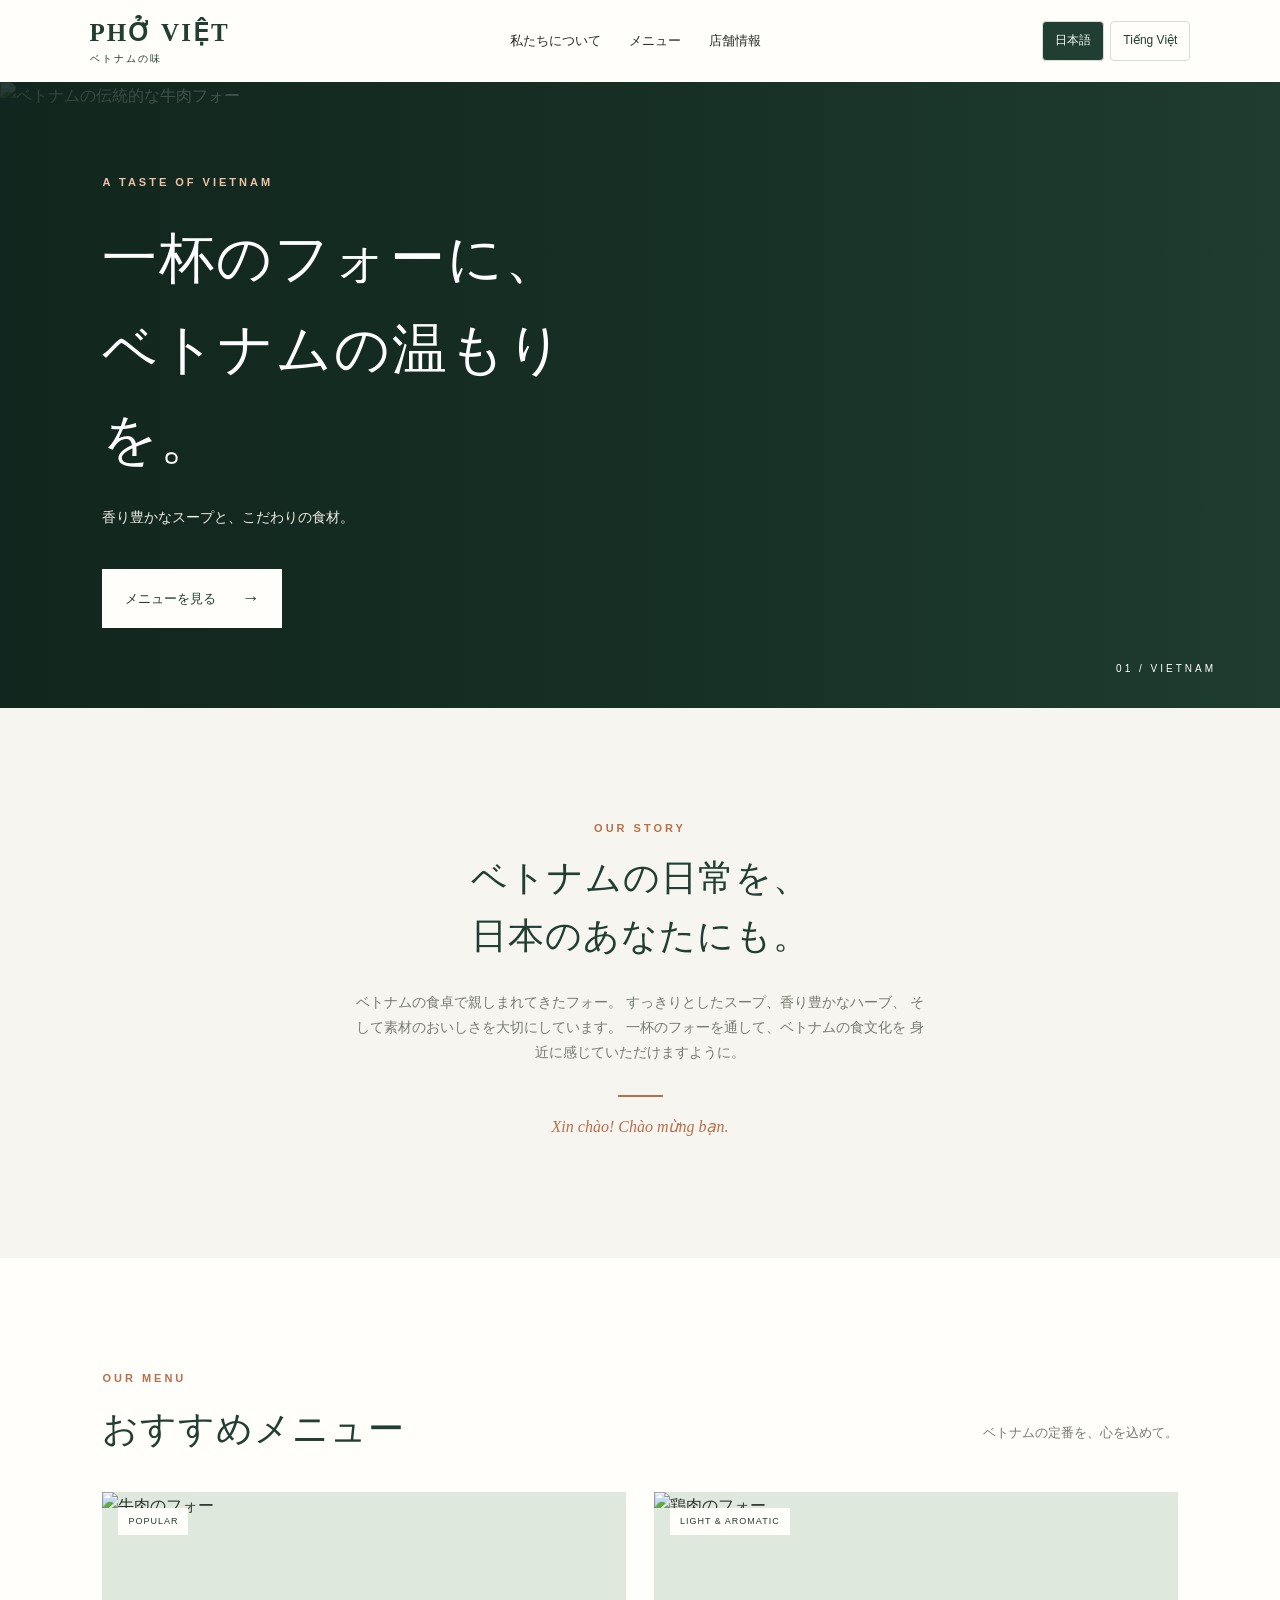
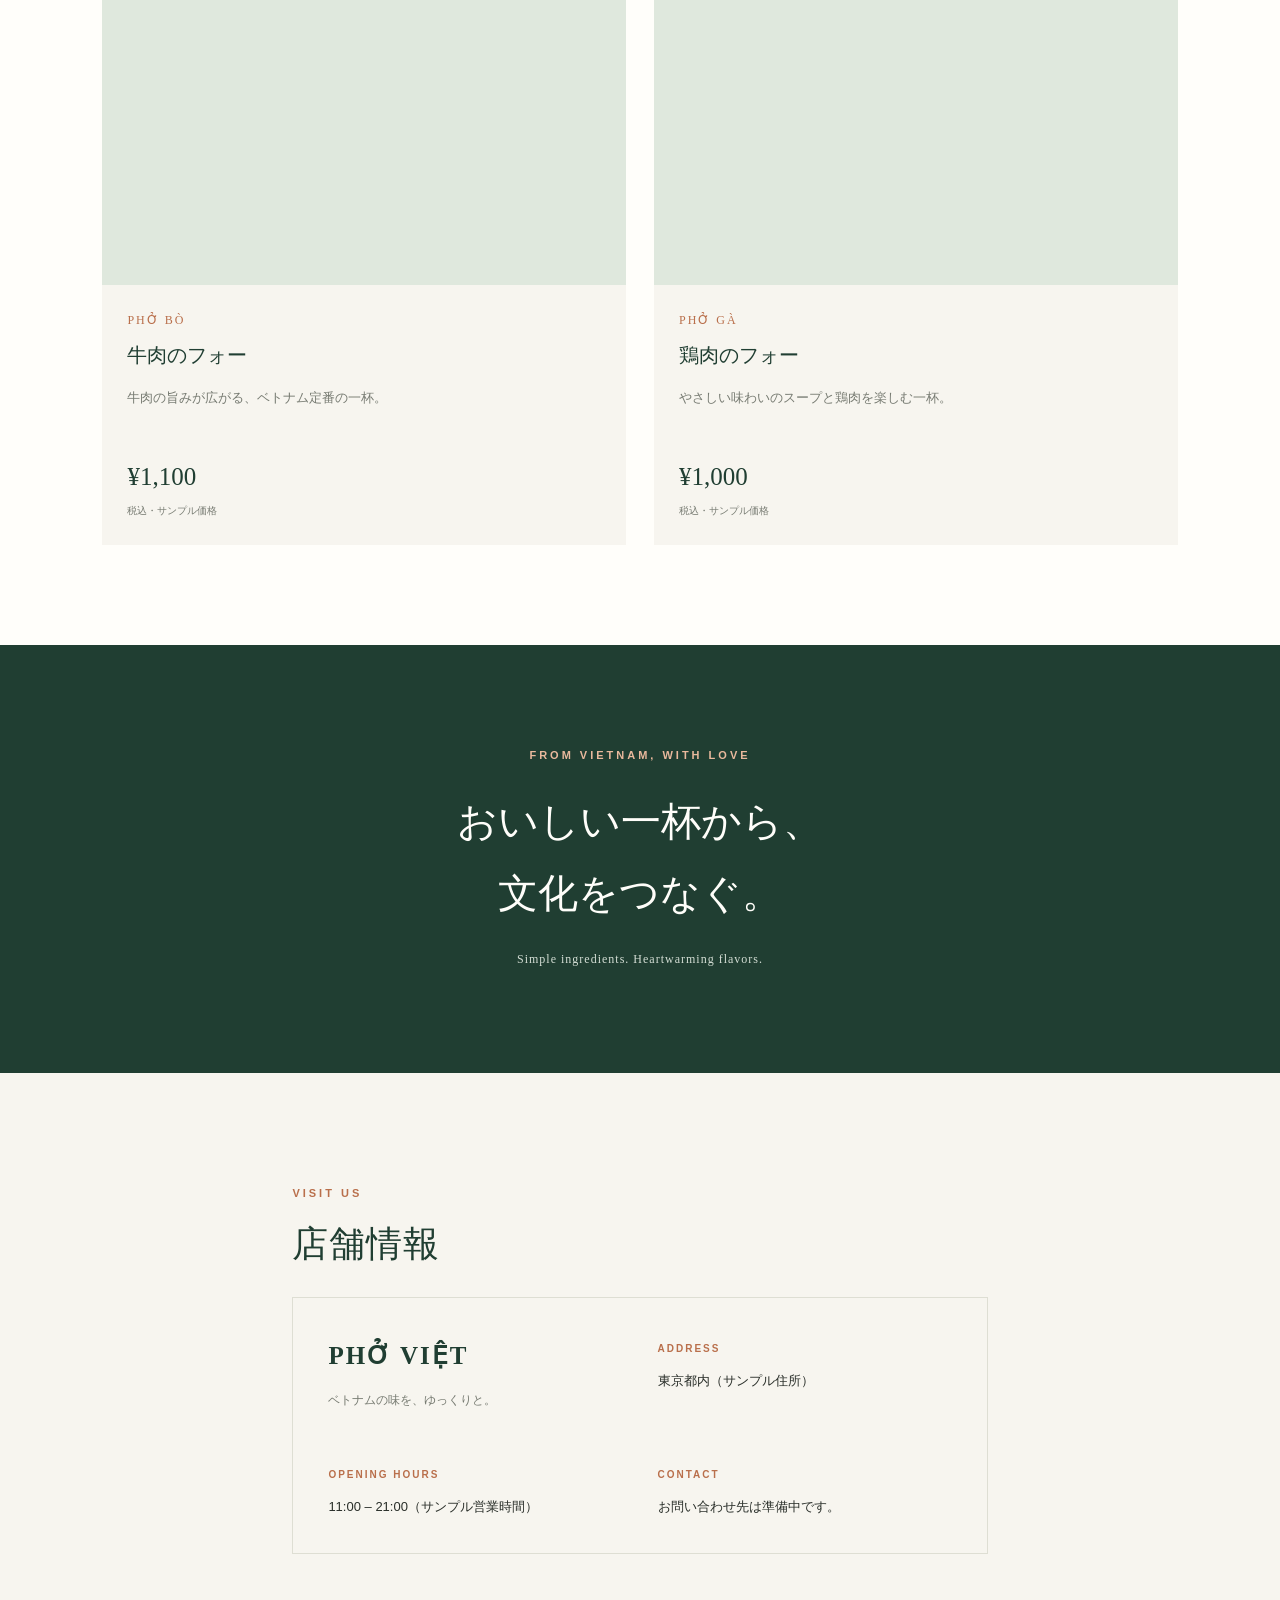
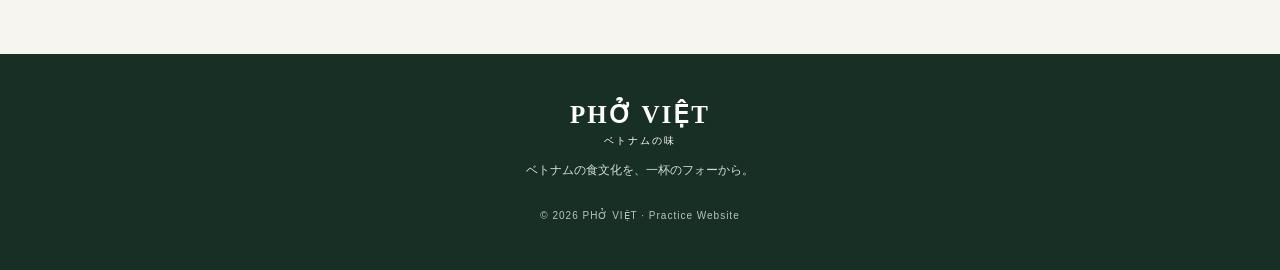
==== index.html @ 4a23a49e "Add files via upload" ====
<!DOCTYPE html>
<html lang="ja">
<head>
  <meta charset="UTF-8">
  <meta name="viewport" content="width=device-width, initial-scale=1.0">
  <meta name="description" content="ベトナムの伝統的なフォーを楽しめるPHỞ VIỆT。">
  <title>PHỞ VIỆT | ベトナムの味</title>
  <link rel="stylesheet" href="style.css">
</head>
<body>

  
<header class="site-header">
  <a class="logo" href="#home">
    PHỞ VIỆT
    <span>ベトナムの味</span>
  </a>

  <nav class="navigation">
    <a href="#story"
       data-ja="私たちについて"
       data-vi="Về chúng tôi">私たちについて</a>

    <a href="#menu"
       data-ja="メニュー"
       data-vi="Thực đơn">メニュー</a>

    <a href="#access"
       data-ja="店舗情報"
       data-vi="Thông tin cửa hàng">店舗情報</a>
  </nav>

  
<div class="language-switch">
  <a class="lang-button active" href="index.html">日本語</a>
  <a class="lang-button" href="vi.html">Tiếng Việt</a>
</div>
</header>

  <main>
    <section class="hero" id="home">
      <img class="hero-image" src="images/phobo.jpg" alt="ベトナムの伝統的な牛肉フォー">

      <div class="hero-overlay"></div>

      <div class="hero-content">
        <p class="eyebrow">A TASTE OF VIETNAM</p>
      <h1>一杯のフォーに、<br>ベトナムの温もりを。</h1>
        <p>香り豊かなスープと、こだわりの食材。</p>
        <a class="button" href="#menu">メニューを見る <span>→</span></a>
      </div>

      <span class="hero-number">01 / VIETNAM</span>
    </section>

    <section class="intro section" id="story">
      <p class="section-label">OUR STORY</p>
      <h2>ベトナムの日常を、<br>日本のあなたにも。</h2>
      <p class="intro-text">
        ベトナムの食卓で親しまれてきたフォー。
        すっきりとしたスープ、香り豊かなハーブ、
        そして素材のおいしさを大切にしています。
        一杯のフォーを通して、ベトナムの食文化を
        身近に感じていただけますように。
      </p>
      <span class="decorative-line"></span>
      <p class="vietnamese">Xin chào! Chào mừng bạn.</p>
    </section>

    <section class="menu-section section" id="menu">
      <div class="section-heading">
        <div>
          <p class="section-label">OUR MENU</p>
          <h2>おすすめメニュー</h2>
        </div>
        <p>ベトナムの定番を、心を込めて。</p>
      </div>

      <div class="menu-grid">
        <article class="menu-card">
          <div class="menu-image-wrap">
            <img src="images/phobo.jpg" alt="牛肉のフォー" class="menu-image">
            <span class="menu-tag">POPULAR</span>
          </div>
          <div class="menu-info">
            <p class="menu-subtitle">PHỞ BÒ</p>
            <h3>牛肉のフォー</h3>
            <p class="menu-description">
              牛肉の旨みが広がる、ベトナム定番の一杯。
            </p>
            <p class="price">¥1,100 <span>税込・サンプル価格</span></p>
          </div>
        </article>

        <article class="menu-card">
          <div class="menu-image-wrap">
            <img src="images/phoga.jpg" alt="鶏肉のフォー" class="menu-image">
            <span class="menu-tag">LIGHT & AROMATIC</span>
          </div>
          <div class="menu-info">
            <p class="menu-subtitle">PHỞ GÀ</p>
            <h3>鶏肉のフォー</h3>
            <p class="menu-description">
              やさしい味わいのスープと鶏肉を楽しむ一杯。
            </p>
            <p class="price">¥1,000 <span>税込・サンプル価格</span></p>
          </div>
        </article>
      </div>
    </section>

    <section class="quote-section">
      <p class="section-label">FROM VIETNAM, WITH LOVE</p>
      <h2>おいしい一杯から、<br>文化をつなぐ。</h2>
      <p>Simple ingredients. Heartwarming flavors.</p>
    </section>

    <section class="access-section section" id="access">
      <p class="section-label">VISIT US</p>
      <h2>店舗情報</h2>

      <div class="access-card">
        <div>
          <h3>PHỞ VIỆT</h3>
          <p class="access-note">ベトナムの味を、ゆっくりと。</p>
        </div>

        <div class="access-detail">
          <span>ADDRESS</span>
          <p>東京都内（サンプル住所）</p>
        </div>

        <div class="access-detail">
          <span>OPENING HOURS</span>
          <p>11:00 – 21:00（サンプル営業時間）</p>
        </div>

        <div class="access-detail">
          <span>CONTACT</span>
          <p>お問い合わせ先は準備中です。</p>
        </div>
      </div>
    </section>
  </main>

  <footer class="site-footer">
    <a class="logo footer-logo" href="#home">
      PHỞ VIỆT
      <span>ベトナムの味</span>
    </a>
    <p>ベトナムの食文化を、一杯のフォーから。</p>
    <small>© 2026 PHỞ VIỆT · Practice Website</small>
  </footer>

</body>
</html>
---- style.css ----
/* ===== 1. COLORS & BASIC SETTINGS ===== */
:root {
  --cream: #f7f5ef;
  --white: #fffefa;
  --green: #203e32;
  --green-light: #dfe8dd;
  --orange: #b96f4b;
  --text: #292e29;
  --muted: #777b72;
}

* {
  box-sizing: border-box;
}

html {
  scroll-behavior: smooth;
  scroll-padding-top: 85px;
}

body {
  margin: 0;
  background: var(--cream);
  color: var(--text);
  font-family: "Noto Sans JP", "Yu Gothic", Meiryo, sans-serif;
  line-height: 1.8;
}

a {
  color: inherit;
  text-decoration: none;
}

img {
  display: block;
  max-width: 100%;
}

/* ===== 2. HEADER ===== */
.site-header {
  min-height: 82px;
  padding: 15px 7%;
  display: flex;
  align-items: center;
  justify-content: space-between;
  gap: 24px;
  background: var(--white);
}

.logo {
  display: inline-flex;
  flex-direction: column;
  color: var(--green);
  font-family: Georgia, serif;
  font-size: 25px;
  font-weight: bold;
  line-height: 1.25;
  letter-spacing: 2px;
}

.logo span {
  margin-top: 5px;
  font-family: "Yu Gothic", Meiryo, sans-serif;
  font-size: 10px;
  font-weight: normal;
  letter-spacing: 2px;
}

.navigation {
  display: flex;
  flex-wrap: wrap;
  gap: 28px;
}

.navigation a {
  font-size: 13px;
  transition: color 0.25s ease;
}

.navigation a:hover {
  color: var(--orange);
}

/* ===== 3. HERO ===== */
.hero {
  min-height: 590px;
  position: relative;
  display: flex;
  align-items: center;
  overflow: hidden;
  background: var(--green);
  color: white;
}

.hero-image {
  position: absolute;
  inset: 0;
  width: 100%;
  height: 100%;
  object-fit: cover;
  object-position: center 55%;
}

.hero-overlay {
  position: absolute;
  inset: 0;
  background: linear-gradient(
    90deg,
    rgba(15, 35, 27, 0.88) 0%,
    rgba(15, 35, 27, 0.58) 48%,
    rgba(15, 35, 27, 0.08) 100%
  );
}

.hero-content {
  position: relative;
  z-index: 1;
  max-width: 680px;
  padding: 80px 8%;
  animation: fade-up 0.9s ease both;
}

.eyebrow,
.section-label {
  color: var(--orange);
  font-size: 11px;
  font-weight: bold;
  letter-spacing: 3px;
}

.hero .eyebrow {
  color: #f0c3a6;
}

.hero h1 {
  margin: 20px 0;
  font-size: clamp(32px, 5vw, 55px);
  font-weight: 500;
  line-height: 1.65;
  letter-spacing: 2px;
}

.hero-content > p:not(.eyebrow) {
  color: #f2eee5;
  font-size: 14px;
}

.button {
  display: inline-flex;
  align-items: center;
  gap: 25px;
  margin-top: 25px;
  padding: 13px 23px;
  background: var(--white);
  color: var(--green);
  font-size: 13px;
  transition: background 0.25s, color 0.25s, transform 0.25s;
}

.button:hover {
  background: var(--orange);
  color: white;
  transform: translateY(-3px);
}

.button span {
  font-size: 18px;
}

.hero-number {
  position: absolute;
  right: 5%;
  bottom: 30px;
  font-size: 10px;
  letter-spacing: 3px;
}

/* ===== 4. GENERAL SECTIONS ===== */
.section {
  padding: 100px 8%;
}

.section h2 {
  margin: 10px 0 25px;
  color: var(--green);
  font-size: clamp(25px, 3.5vw, 36px);
  font-weight: 500;
  line-height: 1.6;
  letter-spacing: 1px;
}

.intro {
  max-width: 900px;
  margin: 0 auto;
  text-align: center;
}

.intro-text {
  max-width: 580px;
  margin: 0 auto;
  color: var(--muted);
  font-size: 14px;
}

.decorative-line {
  display: block;
  width: 45px;
  height: 2px;
  margin: 30px auto 15px;
  background: var(--orange);
}

.vietnamese {
  color: var(--orange);
  font-family: Georgia, serif;
  font-style: italic;
}

/* ===== 5. MENU ===== */
.menu-section {
  background: var(--white);
}

.section-heading {
  display: flex;
  align-items: end;
  justify-content: space-between;
  gap: 25px;
  margin-bottom: 35px;
}

.section-heading h2 {
  margin-bottom: 0;
}

.section-heading > p {
  color: var(--muted);
  font-size: 13px;
}

.menu-grid {
  display: grid;
  grid-template-columns: repeat(2, minmax(0, 1fr));
  gap: 28px;
}

.menu-card {
  overflow: hidden;
  background: var(--cream);
  transition: transform 0.3s ease, box-shadow 0.3s ease;
}

.menu-card:hover {
  transform: translateY(-7px);
  box-shadow: 0 16px 35px rgba(32, 62, 50, 0.12);
}

.menu-image-wrap {
  position: relative;
  overflow: hidden;
  aspect-ratio: 4 / 3;
  background: var(--green-light);
}

.menu-image {
  width: 100%;
  height: 100%;
  object-fit: cover;
  transition: transform 0.5s ease;
}

.menu-card:hover .menu-image {
  transform: scale(1.05);
}

.menu-tag {
  position: absolute;
  top: 16px;
  left: 16px;
  padding: 5px 10px;
  background: var(--white);
  color: var(--green);
  font-size: 9px;
  letter-spacing: 1px;
}

.menu-info {
  padding: 25px;
}

.menu-subtitle {
  margin: 0;
  color: var(--orange);
  font-family: Georgia, serif;
  font-size: 12px;
  letter-spacing: 2px;
}

.menu-info h3 {
  margin: 5px 0 10px;
  color: var(--green);
  font-size: 20px;
  font-weight: 500;
}

.menu-description {
  min-height: 50px;
  color: var(--muted);
  font-size: 13px;
}

.price {
  margin: 18px 0 0;
  color: var(--green);
  font-family: Georgia, serif;
  font-size: 25px;
}

.price span {
  display: block;
  margin-top: 3px;
  color: var(--muted);
  font-family: "Yu Gothic", Meiryo, sans-serif;
  font-size: 10px;
}

/* ===== 6. QUOTE ===== */
.quote-section {
  padding: 90px 20px;
  background: var(--green);
  color: var(--white);
  text-align: center;
}

.quote-section .section-label {
  color: #e9b99d;
}

.quote-section h2 {
  margin: 20px 0;
  font-size: clamp(27px, 4vw, 40px);
  font-weight: 400;
  line-height: 1.8;
}

.quote-section > p:last-child {
  color: #d4ded5;
  font-family: Georgia, serif;
  font-size: 12px;
  letter-spacing: 1px;
}

/* ===== 7. STORE INFORMATION ===== */
.access-section {
  max-width: 900px;
  margin: 0 auto;
}

.access-card {
  display: grid;
  grid-template-columns: 1fr 1fr;
  gap: 35px;
  padding: 35px;
  border: 1px solid #deded3;
}

.access-card h3 {
  margin: 0;
  color: var(--green);
  font-family: Georgia, serif;
  font-size: 25px;
  letter-spacing: 2px;
}

.access-note {
  color: var(--muted);
  font-size: 12px;
}

.access-detail span {
  color: var(--orange);
  font-size: 10px;
  font-weight: bold;
  letter-spacing: 2px;
}

.access-detail p {
  margin: 7px 0 0;
  font-size: 13px;
}

/* ===== 8. FOOTER ===== */
.site-footer {
  padding: 45px 20px;
  background: #182f26;
  color: var(--white);
  text-align: center;
}

.footer-logo {
  align-items: center;
  color: var(--white);
}

.site-footer > p {
  color: #d4ded5;
  font-size: 12px;
}

.site-footer small {
  display: block;
  margin-top: 25px;
  color: #b7c4ba;
  font-size: 10px;
  letter-spacing: 1px;
}

/* ===== 9. ANIMATION ===== */
@keyframes fade-up {
  from {
    opacity: 0;
    transform: translateY(18px);
  }
  to {
    opacity: 1;
    transform: translateY(0);
  }
}

/* ===== 10. MOBILE ===== */
@media (max-width: 600px) {
  .site-header {
    align-items: flex-start;
    flex-direction: column;
    gap: 16px;
    padding: 20px 6%;
  }

  .navigation {
    gap: 18px;
  }

  .navigation a {
    font-size: 12px;
  }

  .hero {
    min-height: 510px;
  }

  .hero-image {
    object-position: 60% center;
  }

  .hero-overlay {
    background: linear-gradient(
      90deg,
      rgba(15, 35, 27, 0.85),
      rgba(15, 35, 27, 0.35)
    );
  }

  .hero-content {
    padding: 60px 7%;
  }

  .hero h1 {
    font-size: 32px;
  }

  .section {
    padding: 70px 6%;
  }

  .section-heading {
    align-items: flex-start;
    flex-direction: column;
    gap: 5px;
  }

  .menu-grid {
    grid-template-columns: 1fr;
    gap: 25px;
  }

  .menu-info {
    padding: 22px;
  }

  .menu-description {
    min-height: 0;
  }

  .access-card {
    grid-template-columns: 1fr;
    gap: 22px;
    padding: 25px;
  }

  .quote-section {
    padding: 70px 20px;
  }
}

/* Reduce motion for visitors who prefer less animation */
@media (prefers-reduced-motion: reduce) {
  *,
  *::before,
  *::after {
    scroll-behavior: auto !important;
    animation-duration: 0.01ms !important;
    transition-duration: 0.01ms !important;
  }
}

/* ===== LANGUAGE SWITCH ===== */
.language-switch {
  display: flex;
  align-items: center;
  gap: 6px;
  flex-shrink: 0;
}

.lang-button {
  padding: 8px 12px;
  border: 1px solid #d8ded6;
  border-radius: 4px;
  background: transparent;
  color: var(--green);
  font-family: inherit;
  font-size: 12px;
  cursor: pointer;
  transition: background 0.2s, color 0.2s;
}

.lang-button:hover,
.lang-button.active {
  background: var(--green);
  color: white;
}

.lang-button:focus-visible {
  outline: 2px solid var(--orange);
  outline-offset: 3px;
}

/* Keep the header tidy on smaller screens */
@media (max-width: 600px) {
  .language-switch {
    align-self: flex-start;
  }
}
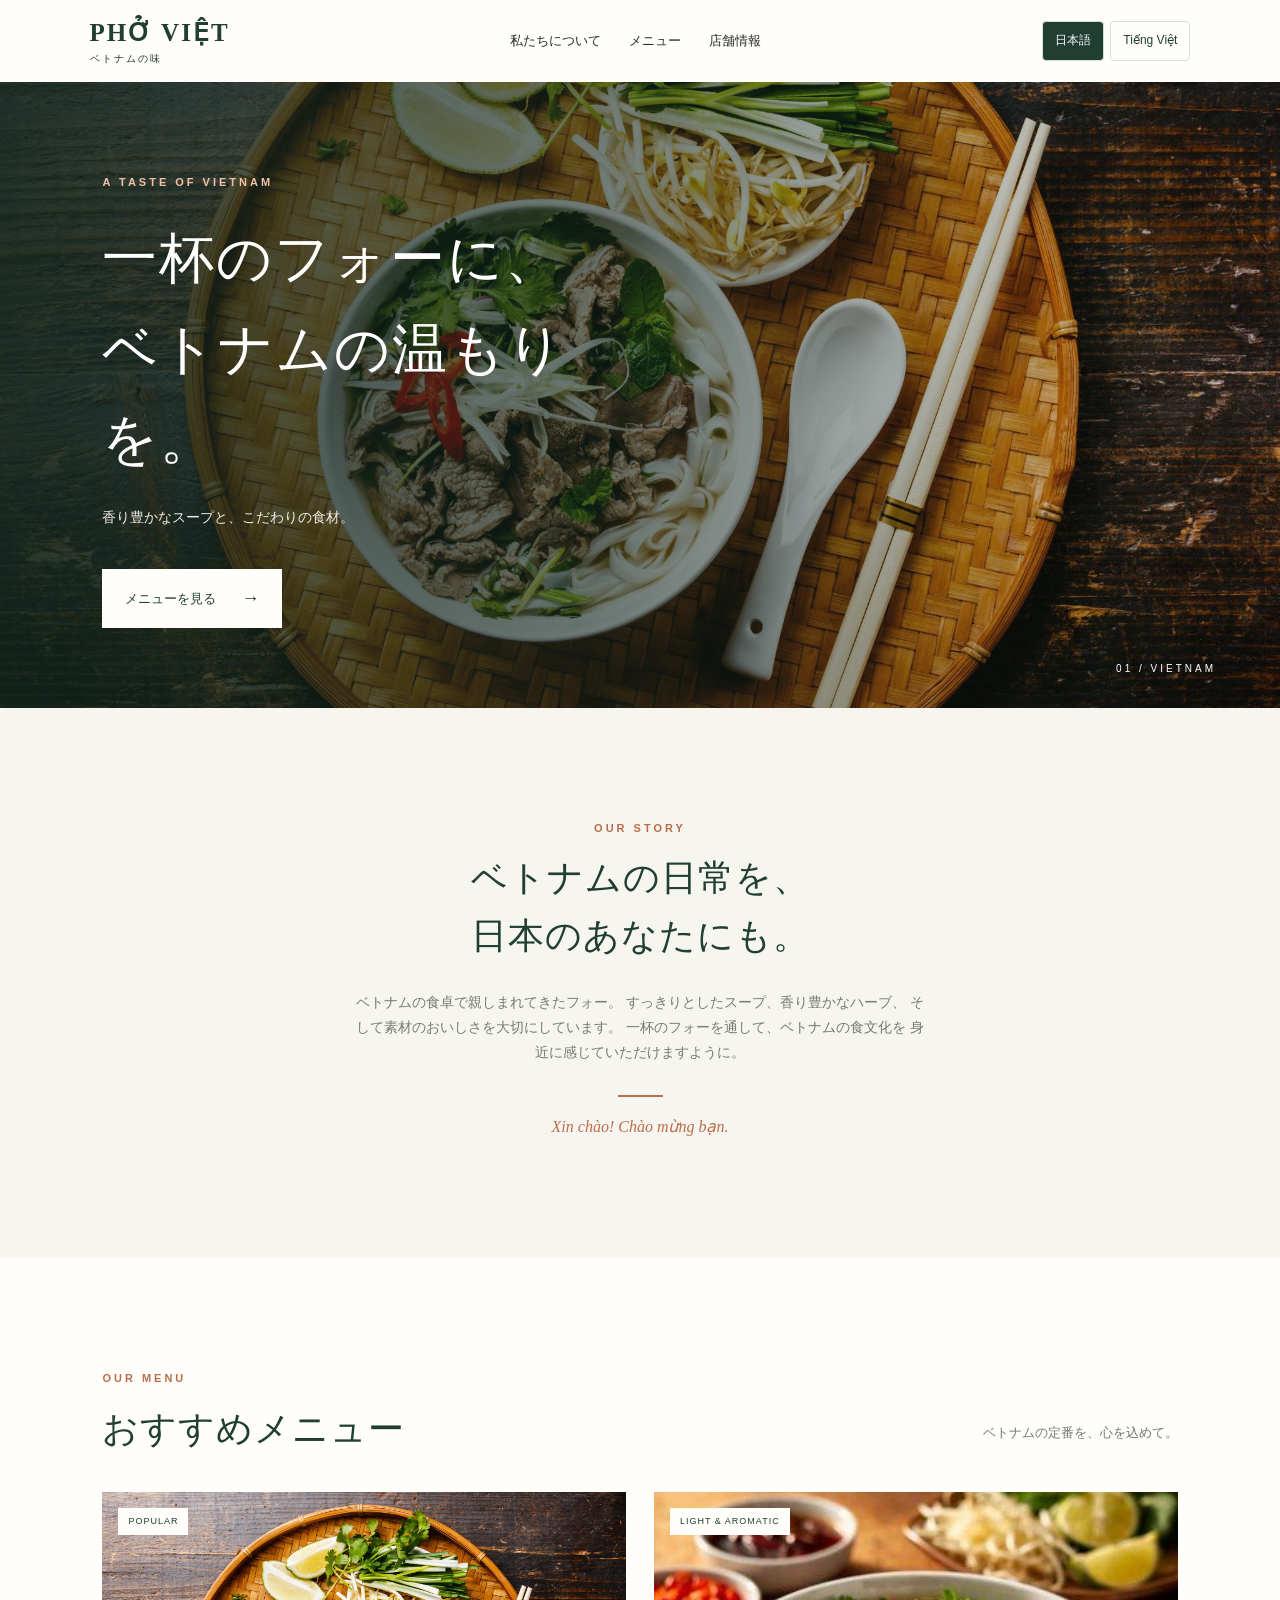
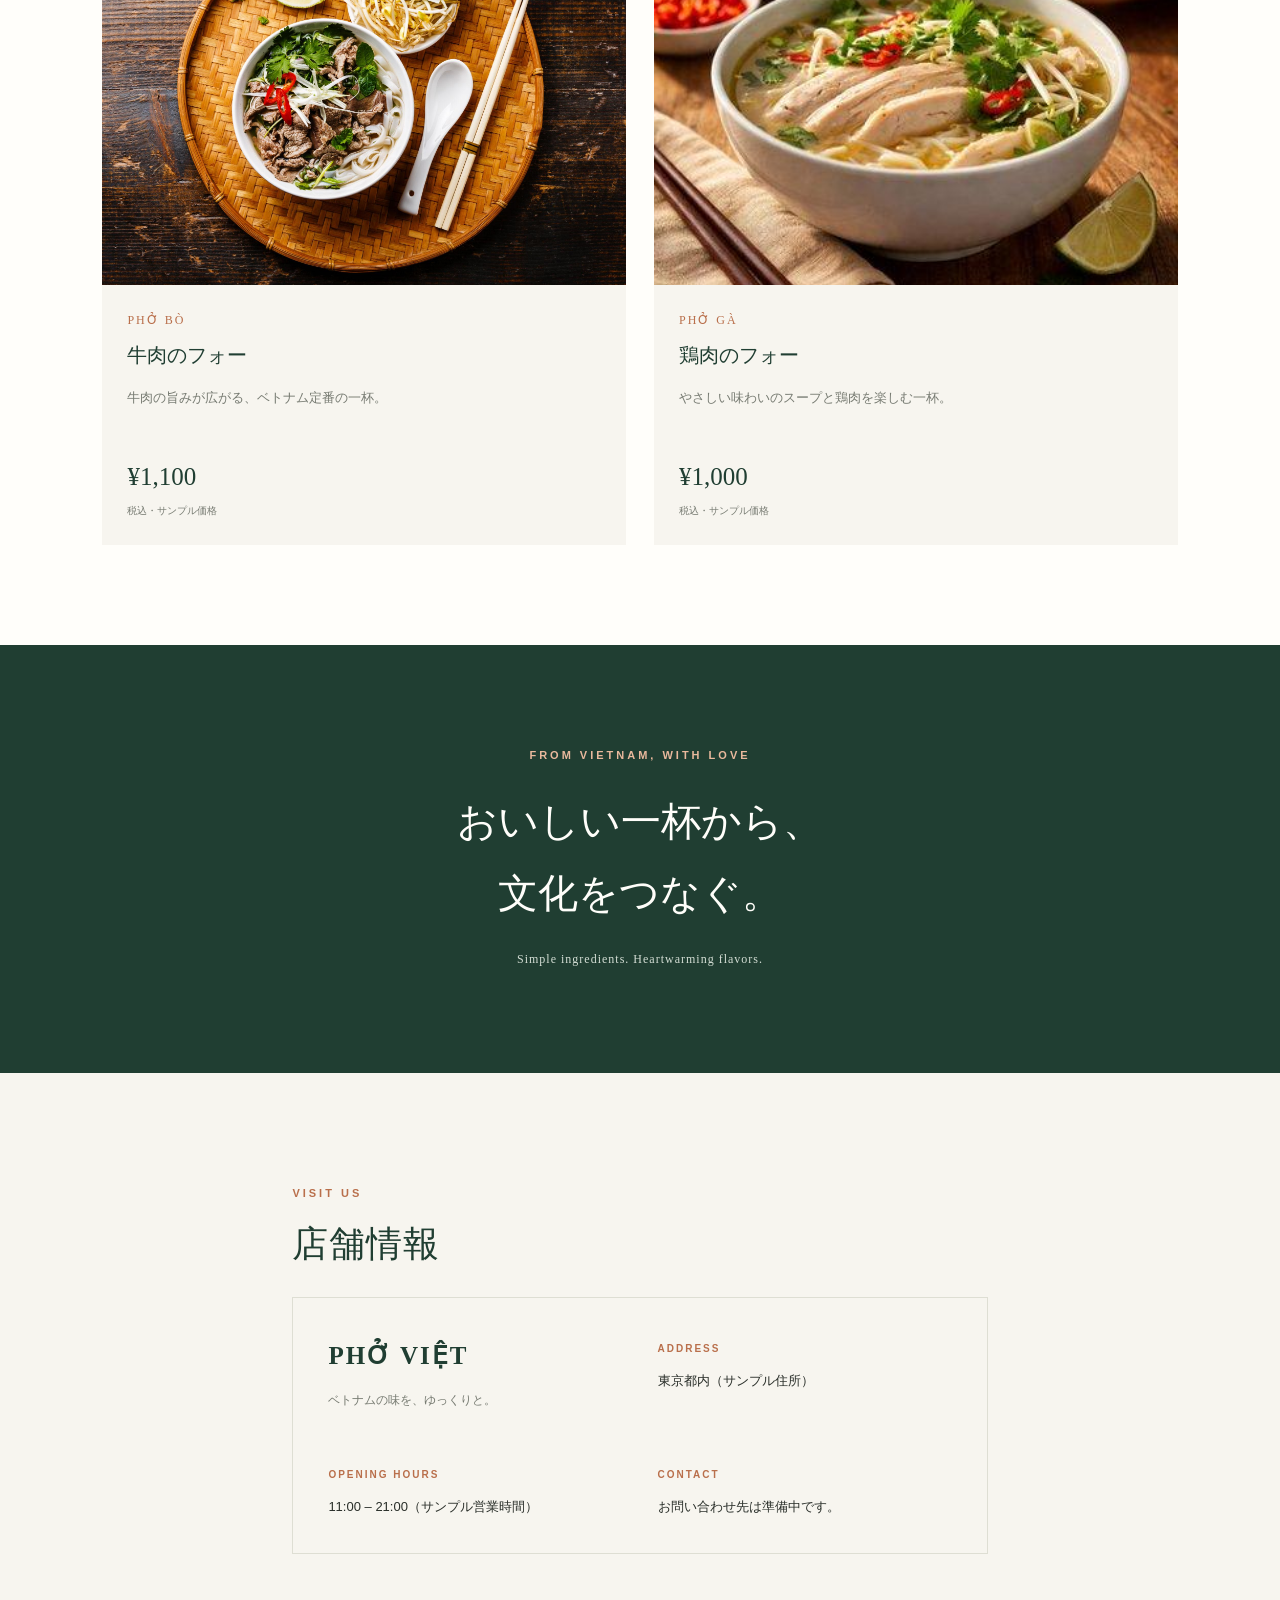
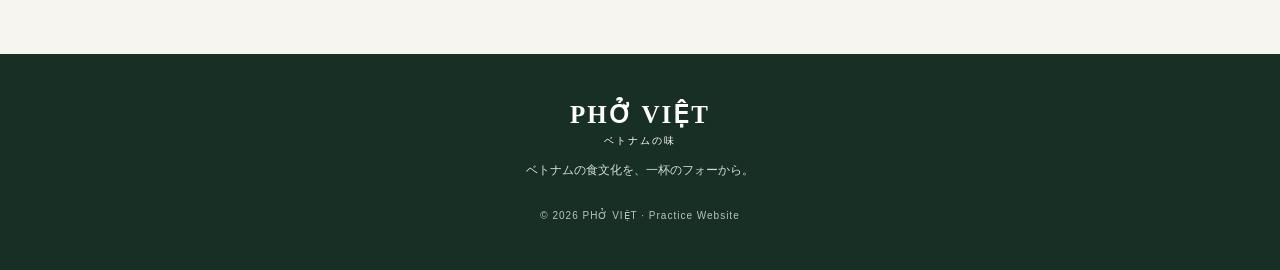
==== commit 489d5fed: "Fix HTML formatting and structure" ====
--- a/index.html
+++ b/index.html
@@ -39,7 +39,7 @@
 
   <main>
     <section class="hero" id="home">
-      <img class="hero-image" src="images/phobo.jpg" alt="ベトナムの伝統的な牛肉フォー">
+      <img class="hero-image" src="phobo.jpg" alt="ベトナムの伝統的な牛肉フォー">
 
       <div class="hero-overlay"></div>
 
@@ -79,7 +79,7 @@
       <div class="menu-grid">
         <article class="menu-card">
           <div class="menu-image-wrap">
-            <img src="images/phobo.jpg" alt="牛肉のフォー" class="menu-image">
+            <img src="phobo.jpg" alt="牛肉のフォー" class="menu-image">
             <span class="menu-tag">POPULAR</span>
           </div>
           <div class="menu-info">
@@ -94,7 +94,7 @@
 
         <article class="menu-card">
           <div class="menu-image-wrap">
-            <img src="images/phoga.jpg" alt="鶏肉のフォー" class="menu-image">
+            <img src="phoga.jpg" alt="鶏肉のフォー" class="menu-image">
             <span class="menu-tag">LIGHT & AROMATIC</span>
           </div>
           <div class="menu-info">
@@ -153,4 +153,4 @@
   </footer>
 
 </body>
-</html>+</html>
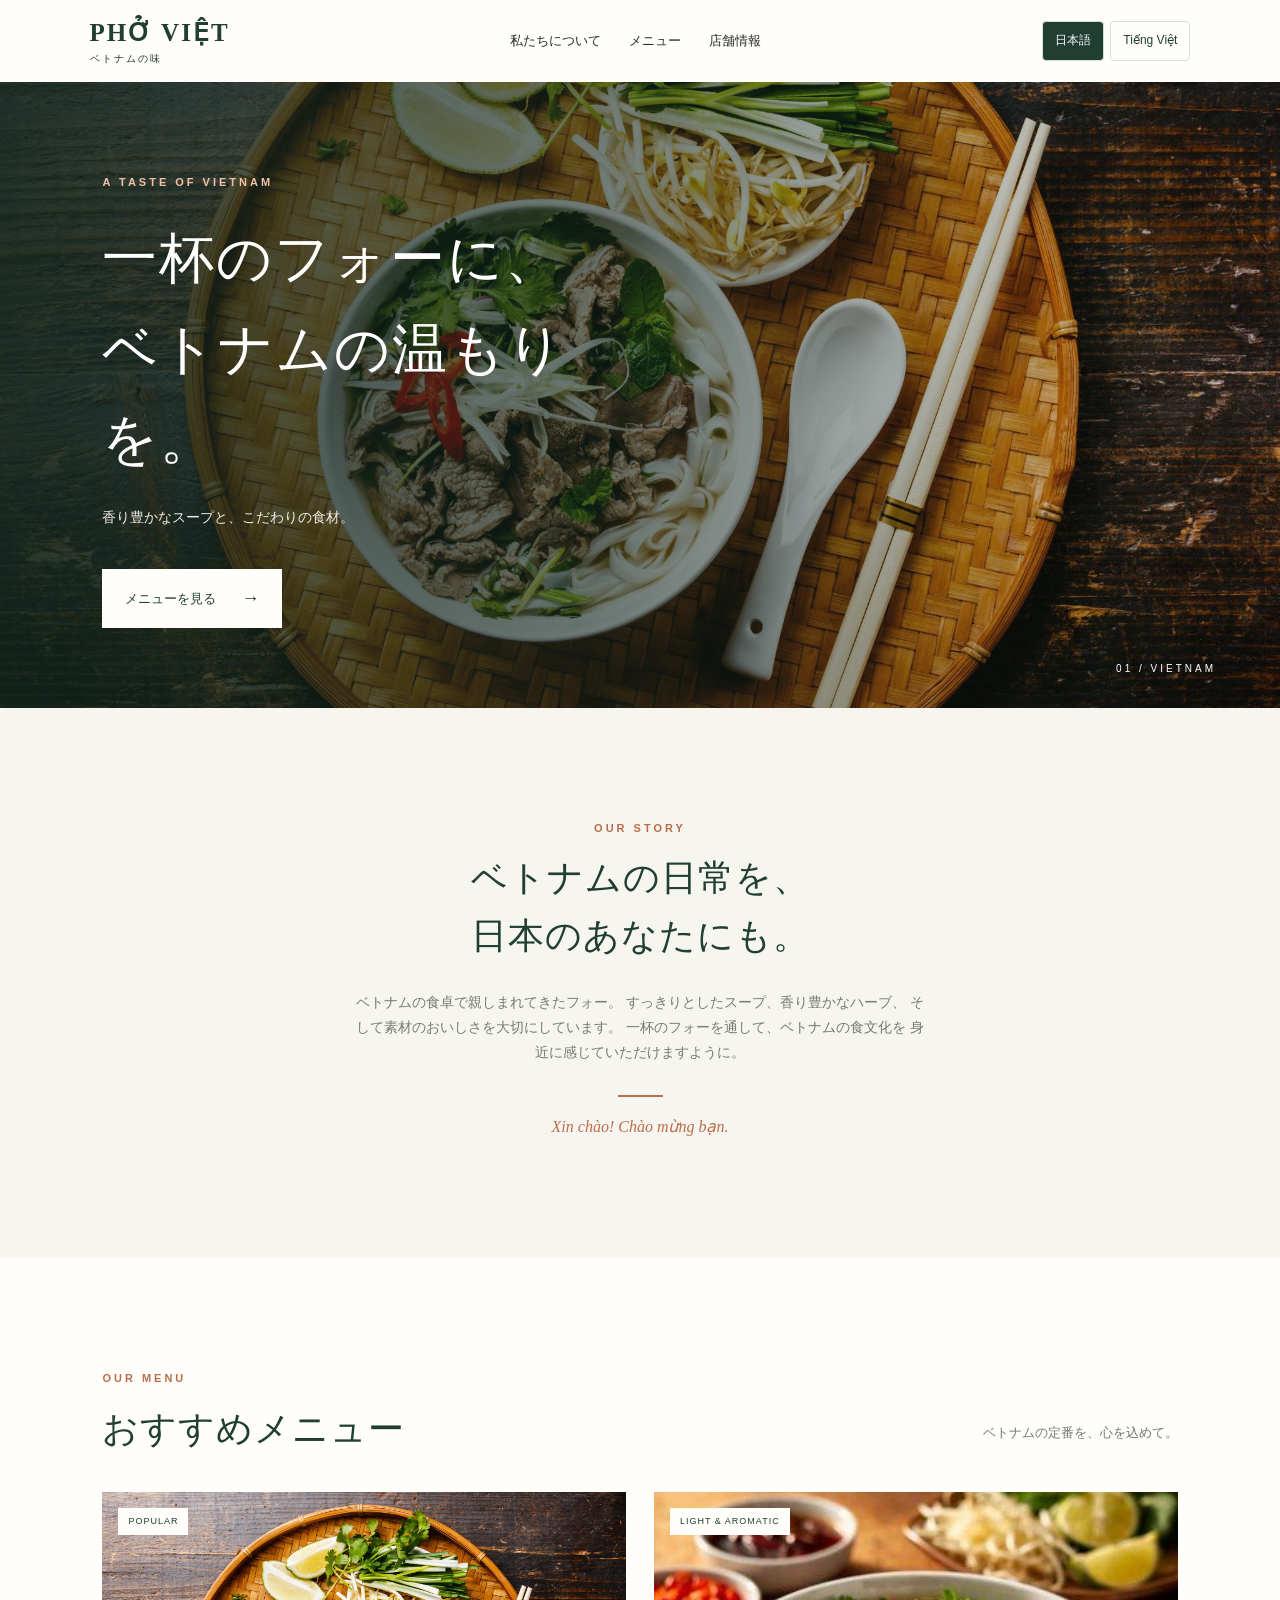
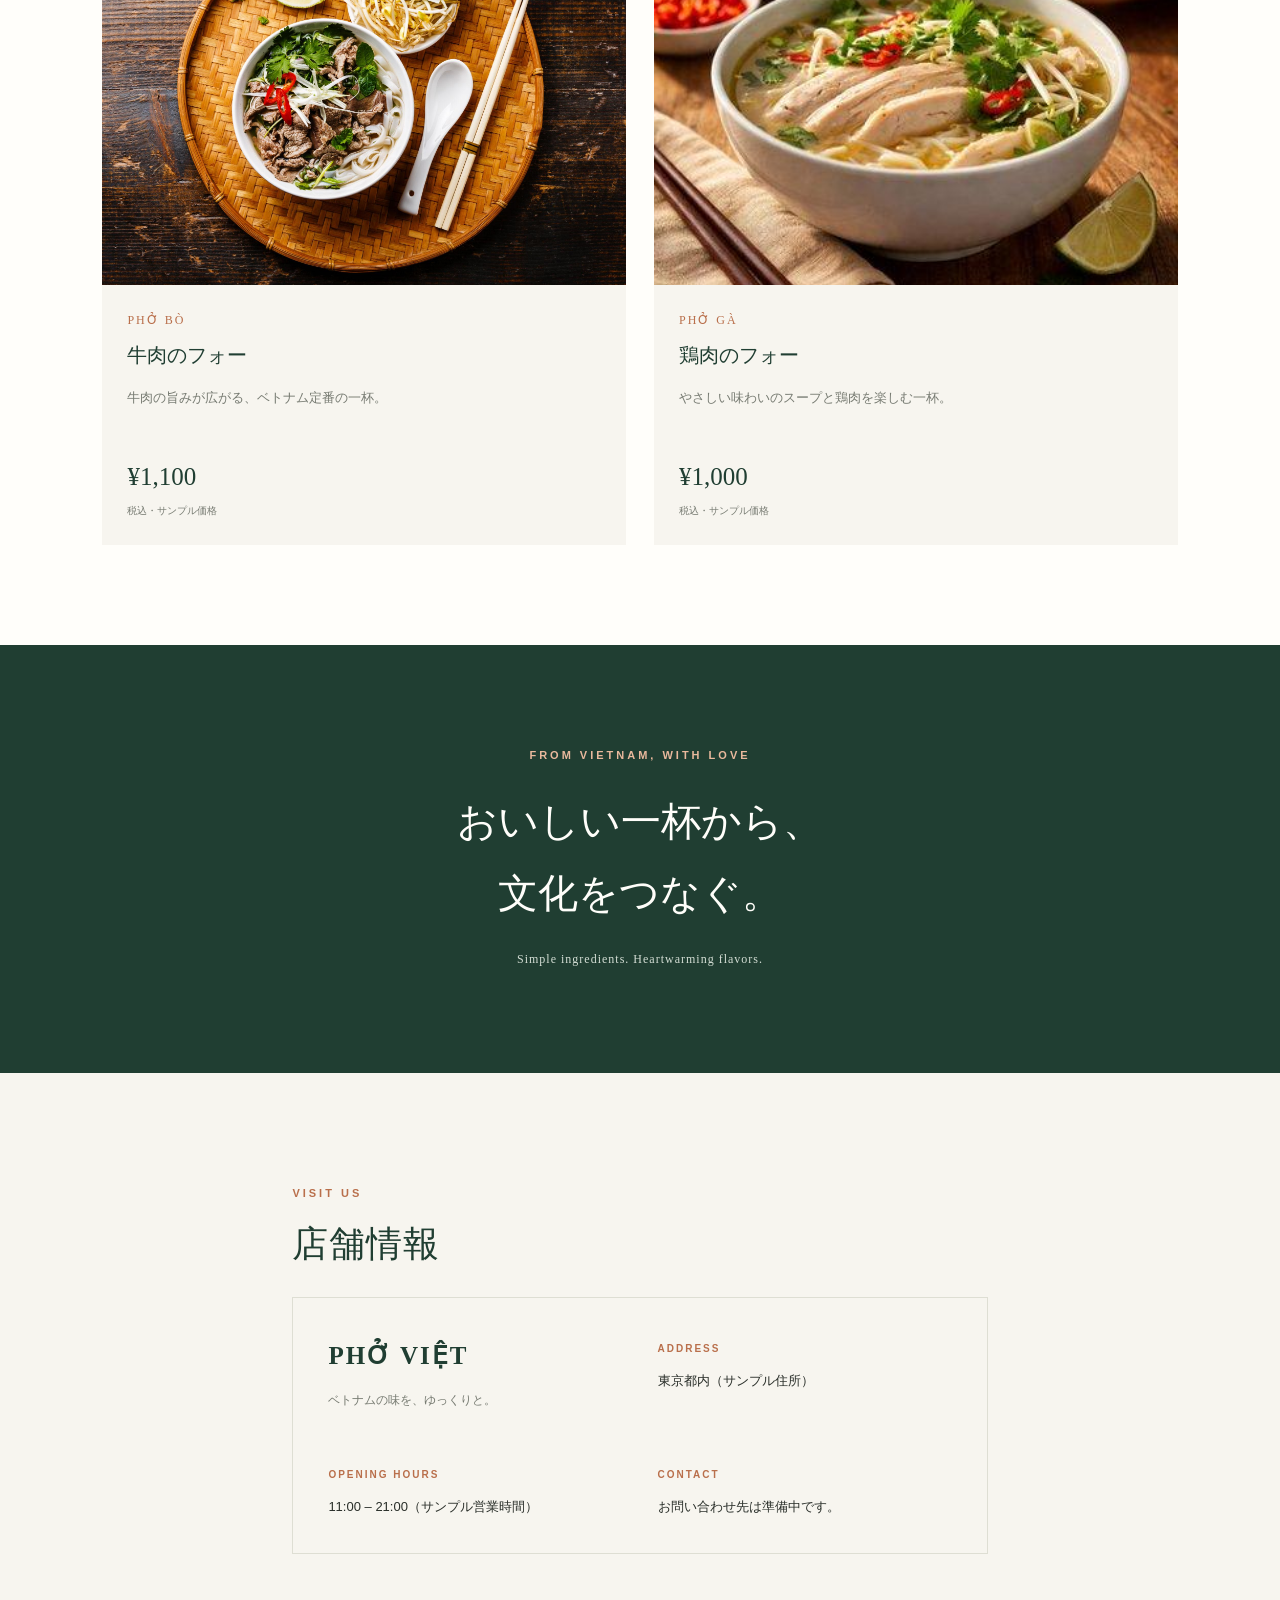
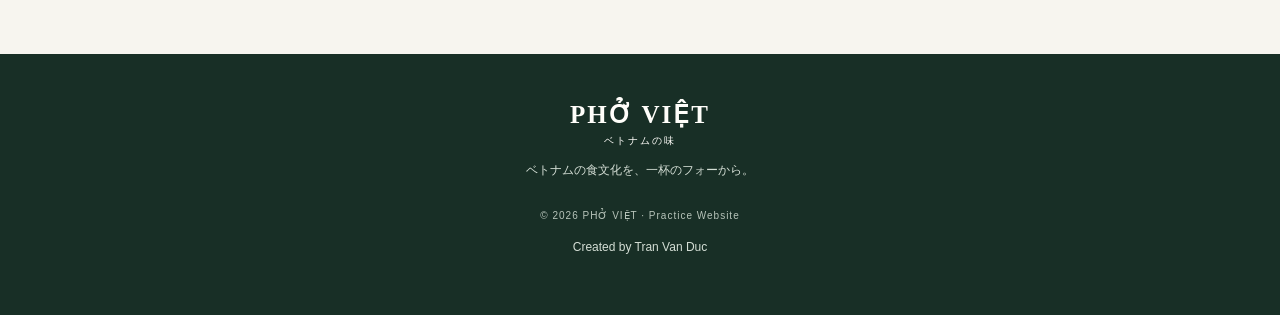
==== commit 2cf9c3fa: "Update index.html" ====
--- a/index.html
+++ b/index.html
@@ -150,6 +150,8 @@
     </a>
     <p>ベトナムの食文化を、一杯のフォーから。</p>
     <small>© 2026 PHỞ VIỆT · Practice Website</small>
+    
+<p class="footer-credit">Created by Tran Van Duc</p>
   </footer>
 
 </body>
--- a/style.css
+++ b/style.css
@@ -550,4 +550,12 @@
   .language-switch {
     align-self: flex-start;
   }
-}+}
+
+.copyright {
+  text-align: center;
+  font-size: 13px;
+  color: #888;
+  margin-top: 20px;
+  padding-bottom: 10px;
+}
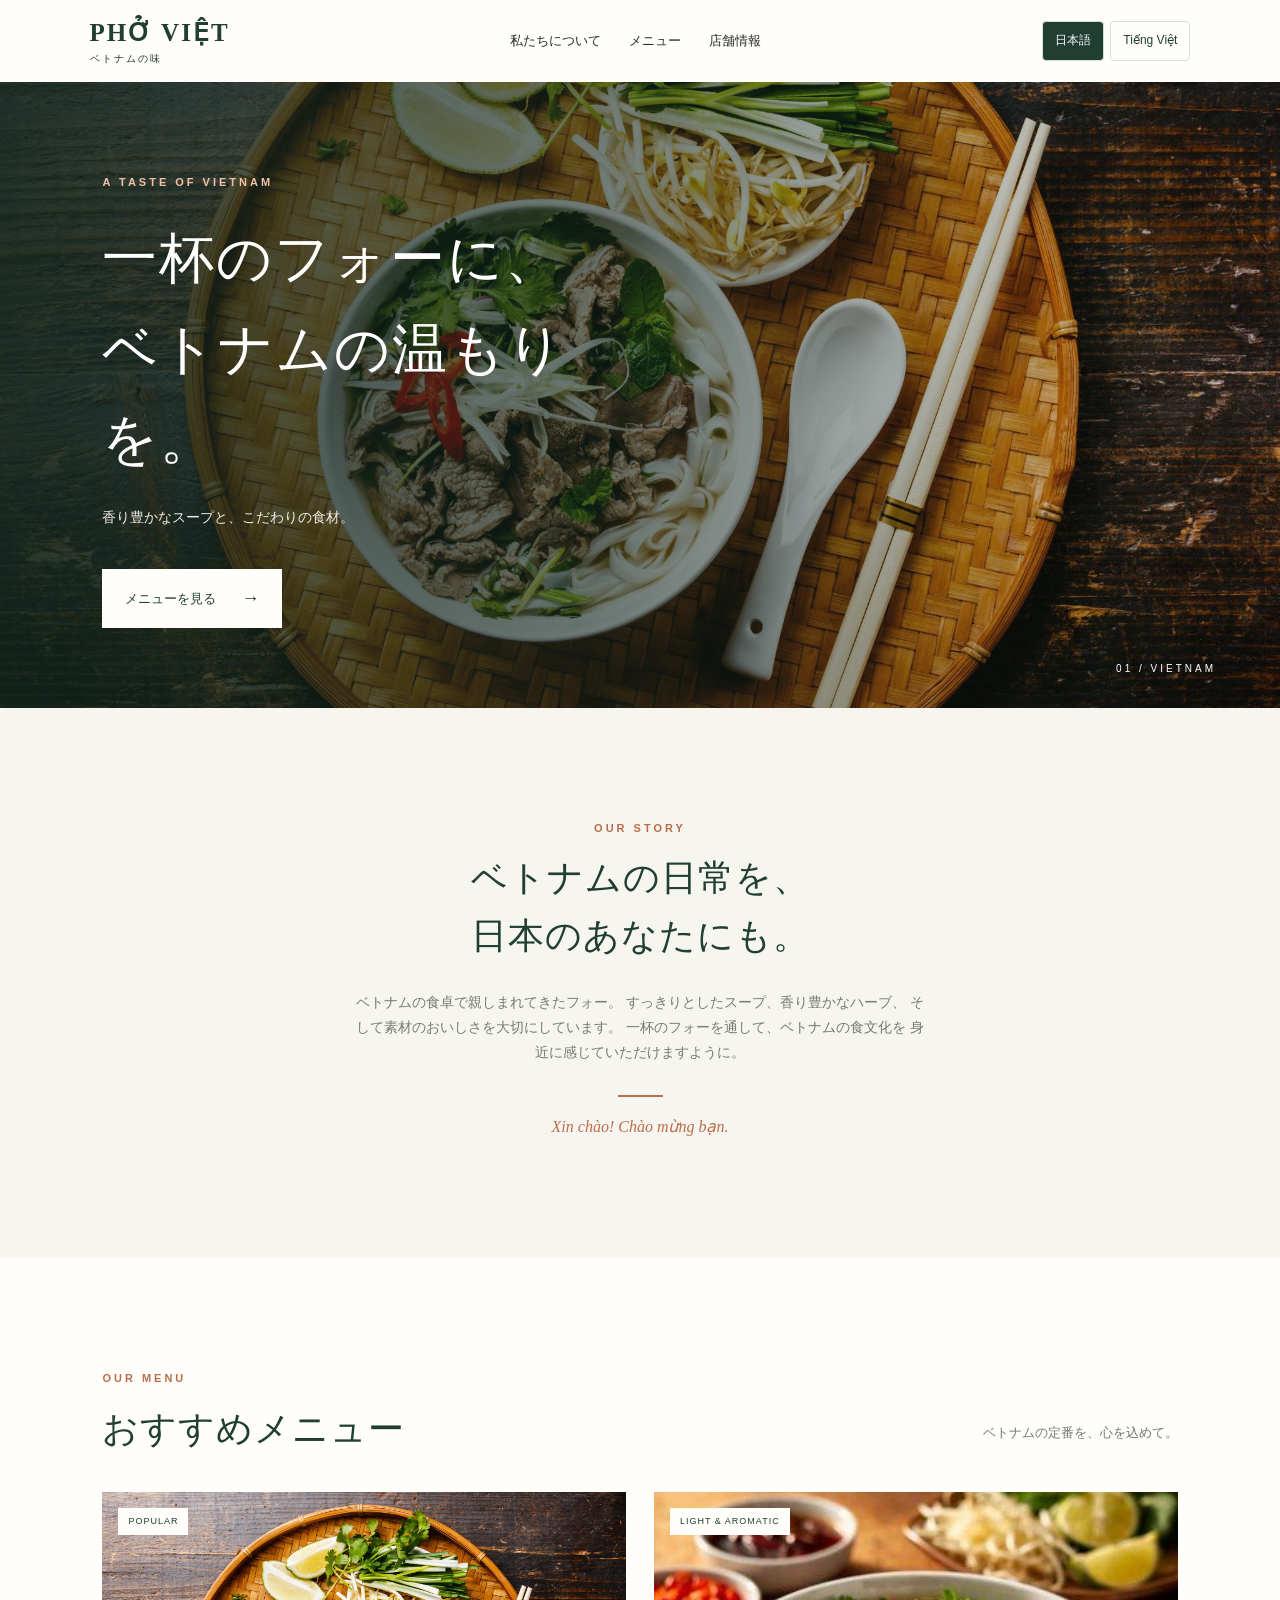
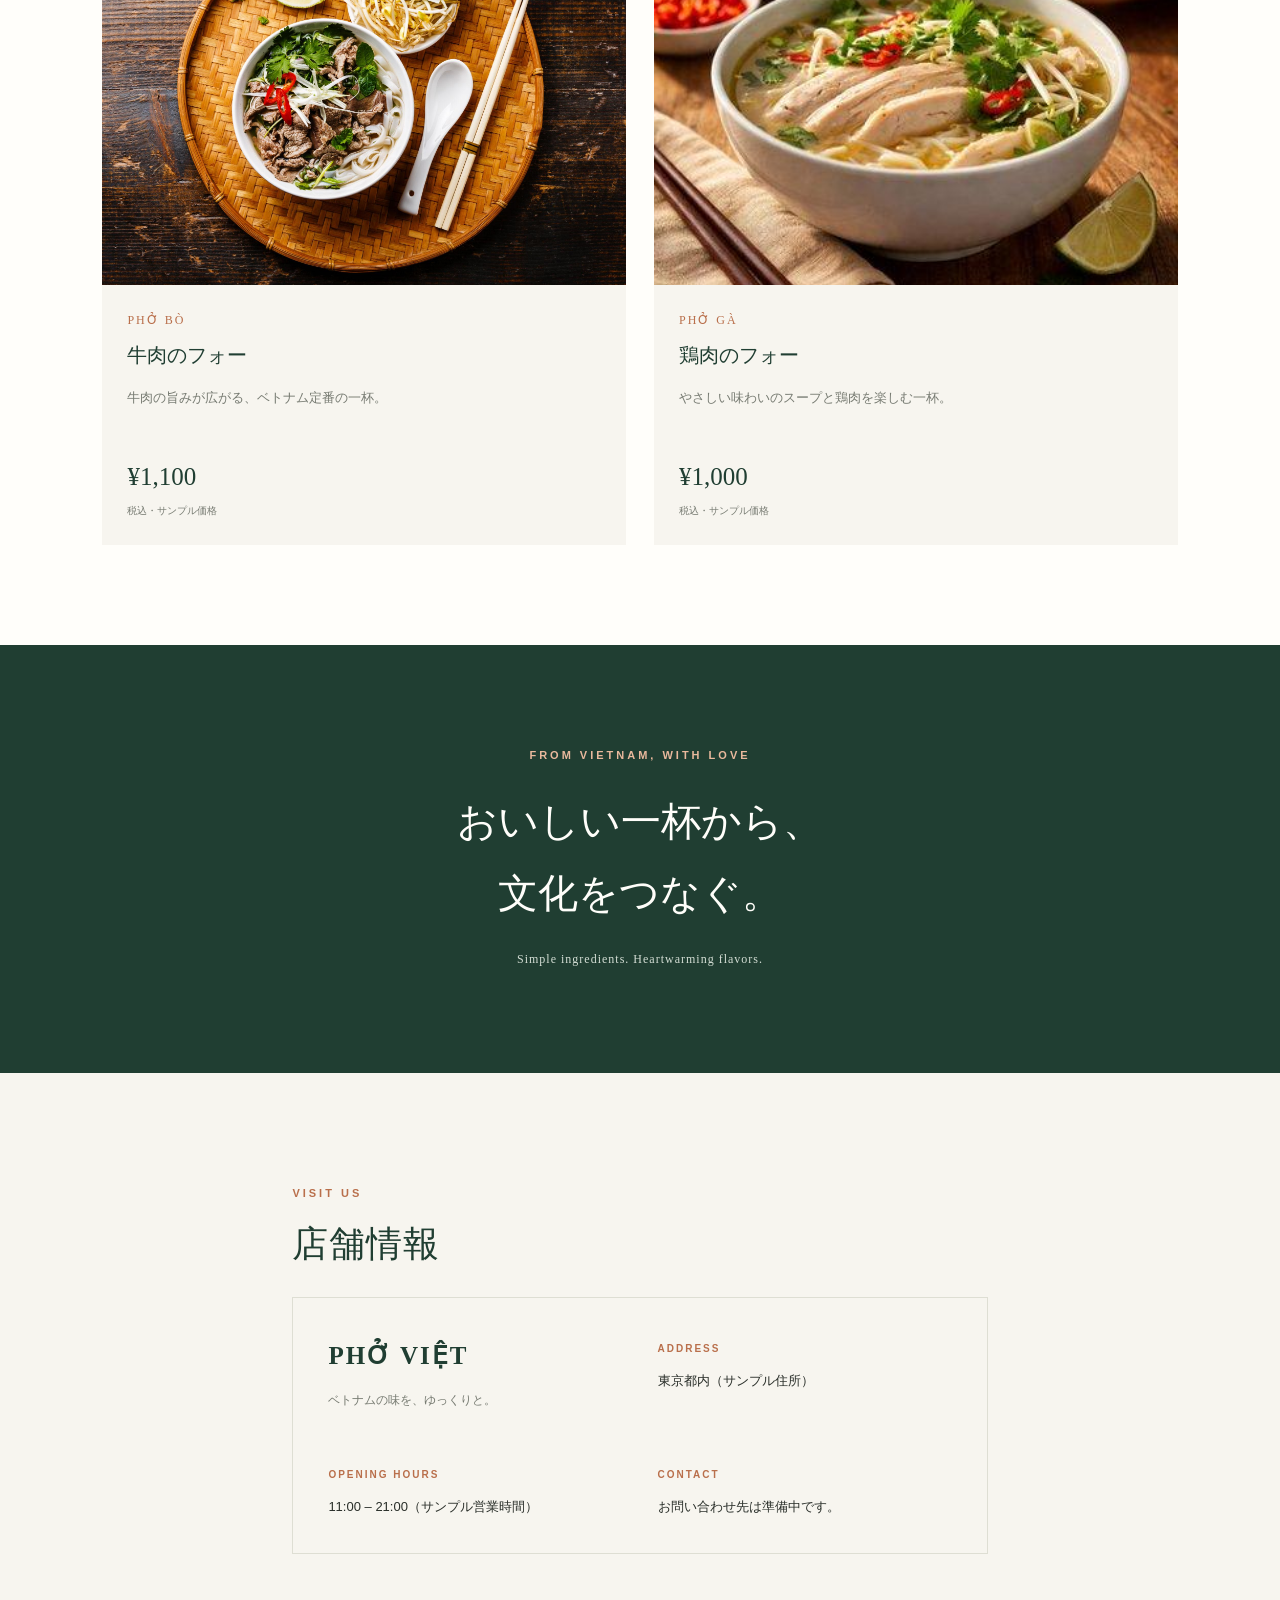
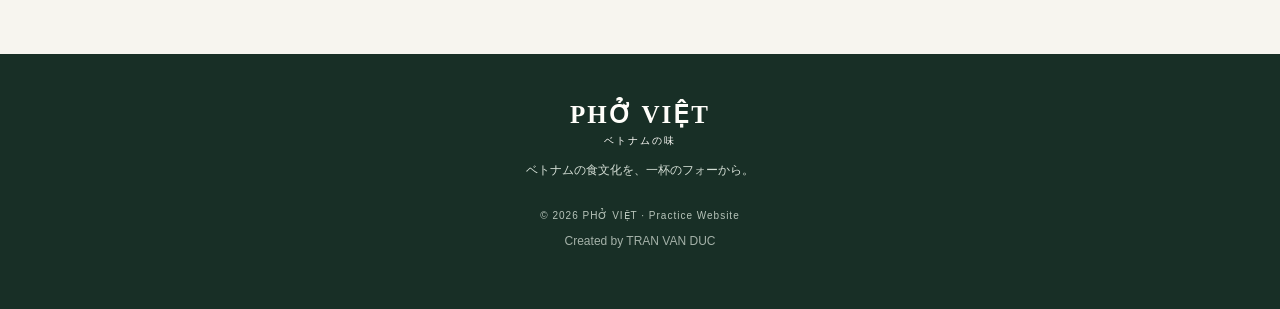
==== commit ad078d80: "Fix formatting issues in index.html" ====
--- a/index.html
+++ b/index.html
@@ -151,7 +151,7 @@
     <p>ベトナムの食文化を、一杯のフォーから。</p>
     <small>© 2026 PHỞ VIỆT · Practice Website</small>
     
-<p class="footer-credit">Created by Tran Van Duc</p>
+<p class="footer-credit">Created by TRAN VAN DUC</p>
   </footer>
 
 </body>
--- a/style.css
+++ b/style.css
@@ -552,10 +552,9 @@
   }
 }
 
-.copyright {
-  text-align: center;
-  font-size: 13px;
-  color: #888;
-  margin-top: 20px;
-  padding-bottom: 10px;
-}
+
+.footer-credit {
+  font-size: 12px;
+  opacity: 0.75;
+  margin-top: 6px;
+}
